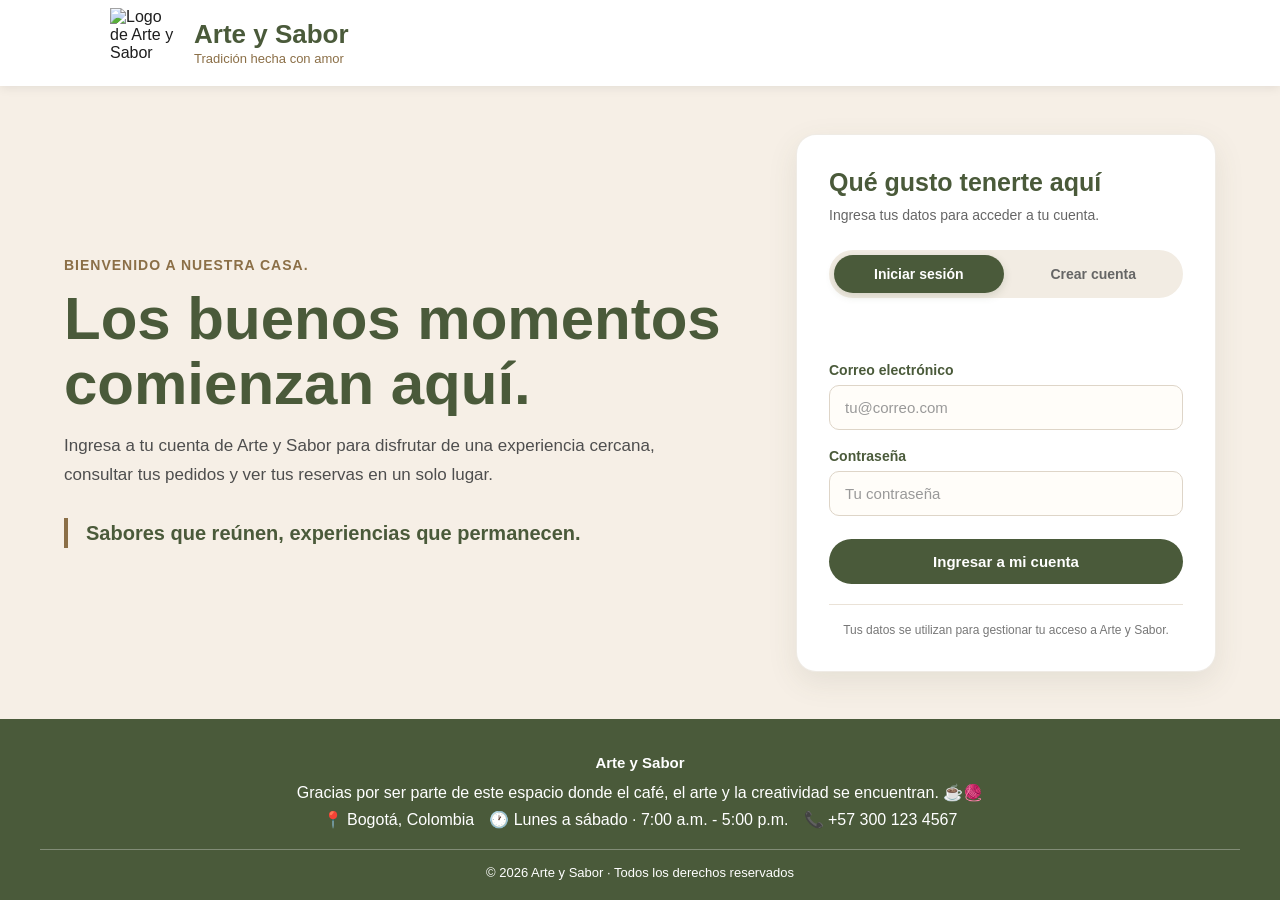
==== src/main/resources/static/index.html @ 71041f32 "Completar servicio de registro e inicio de sesión" ====
<!DOCTYPE html>
<html lang="es">
<head>
    <meta charset="UTF-8">
    <meta http-equiv="X-UA-Compatible" content="IE=edge">
    <meta name="viewport" content="width=device-width, initial-scale=1.0">

    <title>Arte y Sabor | Mi cuenta</title>

    <link rel="stylesheet" href="../proyecto_base/inicio/estilos.css">
    <link rel="stylesheet" href="estilos.css">
    <link rel="icon" type="image/png" href="/Imagenes/Icono.png">
</head>

<body>

    <header>
        <div class="marca">

            <!-- Logo de Arte y Sabor -->
            <div class="logo-enlace">
                <img src="/Imagenes/Icono.png" alt="Logo de Arte y Sabor">
            </div>


            <div class="marca-texto">
                <strong>Arte y Sabor</strong>
                <span>Tradición hecha con amor</span>
            </div>
        </div>
    </header>


    <main>

        <section class="presentacion">

            <div class="sobrelinea">
                Bienvenido a nuestra casa.
            </div>

            <h1>
                Los buenos momentos comienzan aquí.
            </h1>

            <p>
                Ingresa a tu cuenta de Arte y Sabor para disfrutar de una
                experiencia cercana, consultar tus pedidos y ver tus
                reservas en un solo lugar.
            </p>

            <div class="detalle">
                Sabores que reúnen, experiencias que permanecen.
            </div>

        </section>


        <section class="panel">

            <h2 id="titulo-formulario">
                Qué gusto tenerte aquí
            </h2>

            <p class="subtitulo" id="subtitulo-formulario">
                Ingresa tus datos para acceder a tu cuenta.
            </p>


            <div class="pestanas">

                <button
                    class="pestana activa"
                    id="pestana-login"
                    type="button"
                    aria-selected="true">
                    Iniciar sesión
                </button>

                <button
                    class="pestana"
                    id="pestana-registro"
                    type="button"
                    aria-selected="false">
                    Crear cuenta
                </button>

            </div>


            <div
                id="mensaje"
                class="mensaje"
                role="status"
                aria-live="polite">
            </div>


            <!-- LOGIN -->
            <form id="formulario-login">

                <div class="campo">
                    <label for="login-correo">
                        Correo electrónico
                    </label>

                    <input
                        id="login-correo"
                        type="email"
                        name="correo"
                        placeholder="tu@correo.com"
                        autocomplete="email"
                        required
                        maxlength="150">
                </div>


                <div class="campo">
                    <label for="login-contrasena">
                        Contraseña
                    </label>

                    <input
                        id="login-contrasena"
                        type="password"
                        name="contrasena"
                        placeholder="Tu contraseña"
                        autocomplete="current-password"
                        required>
                </div>


                <button
                    class="boton"
                    type="submit"
                    id="boton-login">
                    Ingresar a mi cuenta
                </button>

            </form>


            <!-- REGISTRO -->
            <form id="formulario-registro" class="oculto">

                <div class="campo">
    <label for="registro-nombre">
        Nombre completo
    </label>

    <input
        id="registro-nombre"
        type="text"
        name="nombre"
        placeholder="Escribe tu nombre"
        autocomplete="name"
        required
        minlength="2"
        maxlength="100"
        pattern="[A-Za-zÁÉÍÓÚÜÑáéíóúüñ]+([ '-][A-Za-zÁÉÍÓÚÜÑáéíóúüñ]+)*"
        title="Usa letras, espacios, guiones o apóstrofes, sin números."
        oninput="this.value = this.value.replace(/[0-9]/g, '')">
</div>


                <div class="campo">
                    <label for="registro-correo">
                        Correo electrónico
                    </label>

                    <input
                        id="registro-correo"
                        type="email"
                        name="correo"
                        placeholder="tu@correo.com"
                        autocomplete="email"
                        required
                        maxlength="150">
                </div>


                <div class="campo">
                    <label for="registro-contrasena">
                        Crear contraseña
                    </label>

                    <input
                        id="registro-contrasena"
                        type="password"
                        name="contrasena"
                        placeholder="Mínimo 8 caracteres"
                        autocomplete="new-password"
                        required
                        minlength="8"
                        maxlength="72">

                    <p class="ayuda">
                        Usa al menos 8 caracteres. Tu cuenta se registrará
                        como cliente.
                    </p>
                </div>


                <button
                    class="boton"
                    type="submit"
                    id="boton-registro">
                    Crear mi cuenta
                </button>

            </form>


            <div class="nota">
                Tus datos se utilizan para gestionar tu acceso a Arte y Sabor.
            </div>

        </section>

    </main>


    <!-- FOOTER -->
<footer>
    <h3>Arte y Sabor</h3>

    <p class="mensaje-footer">
        Gracias por ser parte de este espacio donde el café,
        el arte y la creatividad se encuentran. ☕🧶
    </p>
    <div class="datos-footer">
        <p>📍 Bogotá, Colombia</p>
        <p>🕐 Lunes a sábado · 7:00 a.m. - 5:00 p.m.</p>
        <p>📞 +57 300 123 4567</p>
    </div>

    <p class="copyright">
        © 2026 Arte y Sabor · Todos los derechos reservados
    </p>
</footer>


    <script src="index.js" type="module"></script>

</body>
</html>
---- src/main/resources/static/estilos.css ----
/* =========================================
   MI CUENTA - ARTE Y SABOR
   ========================================= */

:root {
    --verde: #4A5A3A;
    --verde-claro: #60734D;
    --crema: #F6EFE6;
    --blanco: #FFFFFF;
    --cafe: #8B6F47;
    --cafe-hover: #8B5E3C;
    --texto: #1E1E1E;
    --borde: #DED5C8;
    --error: #A53E35;
    --exito: #356647;
}
.logo-enlace {
    width: 70px;
    height: 70px;

    display: flex;
    align-items: center;
    justify-content: center;

    text-decoration: none;

    transition: transform 0.3s ease;
}

.logo-enlace img {
    width: 100%;
    height: 100%;
    object-fit: contain;

    transition: transform 0.3s ease;
}

.logo-enlace:hover img {
    transform: scale(1.1);
}

.logo-enlace:focus-visible {
    outline: 3px solid rgba(139, 111, 71, 0.3);
    outline-offset: 4px;
    border-radius: 50%;
}

/* =========================================
   RESET
   ========================================= */

* {
    margin: 0;
    padding: 0;
    box-sizing: border-box;
}


/* =========================================
   BODY
   ========================================= */

body {
    min-height: 100vh;
    display: flex;
    flex-direction: column;

    font-family: 'Quicksand', sans-serif;
    background: var(--crema);
    color: var(--texto);
}


/* =========================================
   HEADER
   ========================================= */

header {
    width: 100%;
    min-height: 86px;

    display: flex;
    align-items: center;
    justify-content: space-between;

    padding: 8px 110px;

    background: var(--blanco);
    box-shadow: 0 2px 10px rgba(0, 0, 0, 0.08);
}


/* Marca */

.marca {
    display: flex;
    align-items: center;
    gap: 14px;
}


/* Espacio para el logo */

.logo-espacio {
    width: 70px;
    height: 70px;

    display: flex;
    align-items: center;
    justify-content: center;

    border: 2px dashed var(--borde);
    border-radius: 50%;

    color: var(--verde-claro);
    font-size: 11px;
    font-weight: 600;

    background: #FAF7F2;
}


/*
   Cuando coloques el logo real puedes reemplazar
   el contenido del espacio por una imagen.
*/

.logo-espacio img {
    width: 100%;
    height: 100%;
    object-fit: contain;
    border-radius: 50%;
}


/* Texto de la marca */

.marca-texto {
    display: flex;
    flex-direction: column;
    gap: 2px;
}

.marca-texto strong {
    color: var(--verde);
    font-size: 26px;
    line-height: 1.1;
}

.marca-texto span {
    color: var(--cafe);
    font-size: 13px;
}


/* Etiqueta derecha */

.etiqueta {
    color: var(--verde);
    font-size: 15px;
    font-weight: 600;

    padding: 10px 20px;

    border: 1px solid var(--borde);
    border-radius: 40px;

    background: #FAF7F2;
}


/* =========================================
   CONTENIDO PRINCIPAL
   ========================================= */

main {
    width: min(1180px, 90%);
    margin: 0 auto;

    flex: 1;

    display: grid;
    grid-template-columns: minmax(0, 1fr) 420px;
    align-items: center;
    gap: 70px;

    padding: 30px 0;
}


/* =========================================
   PRESENTACIÓN
   ========================================= */

.presentacion {
    max-width: 950px;
}

.sobrelinea {
    margin-bottom: 14px;

    color: var(--cafe);
    font-size: 14px;
    font-weight: 700;

    text-transform: uppercase;
    letter-spacing: 1px;
}


.presentacion h1 {
    margin-bottom: 15px;

    color: var(--verde);

    font-size: clamp(38px, 5vw, 60px);
    line-height: 1.08;
    font-weight: 700;
}


.presentacion p {
    max-width: 620px;

    margin-bottom: 28px;

    color: #4E4E4E;

    font-size: 17px;
    line-height: 1.7;
}


.detalle {
    display: inline-block;

    padding-left: 18px;

    border-left: 4px solid var(--cafe);

    color: var(--verde);

    font-size: 20px;
    font-weight: 600;
    line-height: 1.5;
}


/* =========================================
   PANEL DE CUENTA
   ========================================= */

.panel {
    width: 100%;

    padding: 32px;

    background: var(--blanco);

    border: 1px solid rgba(139, 111, 71, 0.14);
    border-radius: 20px;

    box-shadow: 0 10px 30px rgba(74, 90, 58, 0.10);
}


.panel h2 {
    margin-bottom: 8px;

    color: var(--verde);

    font-size: 25px;
    line-height: 1.2;
}


.subtitulo {
    margin-bottom: 24px;

    color: #666;

    font-size: 14px;
    line-height: 1.5;
}


/* =========================================
   PESTAÑAS
   ========================================= */

.pestanas {
    display: grid;
    grid-template-columns: 1fr 1fr;

    gap: 5px;

    margin-bottom: 24px;

    padding: 5px;

    background: #F2ECE3;
    border-radius: 40px;
}


.pestana {
    border: none;

    padding: 11px 14px;

    background: transparent;
    color: #666;

    border-radius: 35px;

    cursor: pointer;

    font-family: inherit;
    font-size: 14px;
    font-weight: 600;

    transition:
        background 0.3s ease,
        color 0.3s ease,
        transform 0.2s ease;
}


.pestana:hover {
    color: var(--verde);
}


.pestana.activa {
    background: var(--verde);
    color: var(--blanco);

    box-shadow: 0 3px 8px rgba(74, 90, 58, 0.18);
}


.pestana:focus-visible {
    outline: 3px solid rgba(139, 111, 71, 0.25);
    outline-offset: 2px;
}


/* =========================================
   MENSAJES
   ========================================= */

.mensaje {
    min-height: 0;

    margin-bottom: 0;

    border-radius: 10px;

    font-size: 13px;
    line-height: 1.5;
}


.mensaje:not(:empty) {
    margin-bottom: 18px;
    padding: 11px 13px;
}


.mensaje.exito {
    background: #EDF5EE;
    border: 1px solid #C9DDCD;
    color: var(--exito);
}


.mensaje.error {
    background: #FAECEA;
    border: 1px solid #E7C4C0;
    color: var(--error);
}


/* =========================================
   FORMULARIOS
   ========================================= */

form {
    width: 100%;
}


.campo {
    margin-bottom: 18px;
}


.campo label {
    display: block;

    margin-bottom: 7px;

    color: var(--verde);

    font-size: 14px;
    font-weight: 700;
}


.campo input {
    width: 100%;

    padding: 13px 15px;

    border: 1px solid var(--borde);
    border-radius: 10px;

    background: #FFFDF9;
    color: var(--texto);

    font-family: inherit;
    font-size: 15px;

    transition:
        border-color 0.3s ease,
        box-shadow 0.3s ease,
        background 0.3s ease;
}


.campo input::placeholder {
    color: #999;
}


.campo input:focus {
    outline: none;

    border-color: var(--verde);

    background: var(--blanco);

    box-shadow: 0 0 0 3px rgba(74, 90, 58, 0.10);
}


.campo input:invalid:not(:placeholder-shown) {
    border-color: #C8A19C;
}


/* Ayuda de contraseña */

.ayuda {
    margin-top: 6px;

    color: #777;

    font-size: 12px;
    line-height: 1.45;
}


/* =========================================
   BOTÓN
   ========================================= */

.boton {
    width: 100%;

    margin-top: 5px;

    padding: 14px 22px;

    border: none;
    border-radius: 40px;

    background: var(--verde);
    color: var(--blanco);

    cursor: pointer;

    font-family: inherit;
    font-size: 15px;
    font-weight: 700;

    transition:
        background 0.3s ease,
        transform 0.2s ease,
        box-shadow 0.3s ease;
}


.boton:hover {
    background: var(--cafe-hover);

    box-shadow: 0 5px 14px rgba(139, 94, 60, 0.20);

    transform: translateY(-1px);
}


.boton:active {
    transform: translateY(0);
}


.boton:focus-visible {
    outline: 3px solid rgba(139, 111, 71, 0.25);
    outline-offset: 3px;
}


.boton:disabled {
    opacity: 0.65;
    cursor: wait;
    transform: none;
    box-shadow: none;
}


/* =========================================
   NOTA
   ========================================= */

.nota {
    margin-top: 20px;
    padding-top: 16px;

    border-top: 1px solid #EAE2D7;

    color: #777;

    font-size: 12px;
    line-height: 1.5;

    text-align: center;
}


/* Ocultar formularios */

.oculto {
    display: none !important;
}


/* FOOTER */

footer {
    background: #4A5A3A;
    color: white;
    text-align: center;
    padding: 35px 40px 20px;
}

footer h3 {
    margin-bottom: 10px;
    font-size: 15px;
}

.mensaje-footer {
    max-width: 900px;
    margin: 0 auto 5px;
    line-height: 1.5;
}

.datos-footer {
    display: flex;
    justify-content: center;
    gap: 15px;
    flex-wrap: wrap;
    margin-bottom: 20px;
}

.datos-footer p {
    margin: 0;
}

.copyright {
    border-top: 1px solid rgba(255, 255, 255, 0.3);
    padding-top: 15px;
    margin: 0;
    font-size: 13px;
}

/* =========================================
   TABLET
   ========================================= */

@media (max-width: 1024px) {

    header {
        padding: 8px 40px;
    }

    main {
        gap: 45px;
    }

    .presentacion h1 {
        font-size: 48px;
    }
}


/* =========================================
   TABLET PEQUEÑA
   ========================================= */

@media (max-width: 900px) {

    main {
        grid-template-columns: 1fr;
        gap: 40px;

        padding: 50px 0;
    }

    .presentacion {
        max-width: 700px;
        margin: 0 auto;

        text-align: center;
    }

    .presentacion p {
        margin-left: auto;
        margin-right: auto;
    }

    .detalle {
        text-align: left;
    }

    .panel {
        max-width: 500px;
        margin: 0 auto;
    }
}


/* =========================================
   MÓVIL
   ========================================= */

@media (max-width: 768px) {

    header {
        flex-direction: column;
        gap: 15px;

        padding: 15px 25px;
    }

    .marca {
        width: 100%;
        justify-content: center;
    }

    .etiqueta {
        font-size: 13px;
    }

    main {
        width: min(92%, 560px);

        padding: 40px 0;
    }

    .presentacion h1 {
        font-size: 40px;
    }

    .presentacion p {
        font-size: 16px;
    }

    footer {
        padding: 30px 20px 20px;
    }
}


/* =========================================
   MÓVIL PEQUEÑO
   ========================================= */

@media (max-width: 480px) {

    .logo-espacio {
        width: 60px;
        height: 60px;
    }

    .marca-texto strong {
        font-size: 22px;
    }

    .marca-texto span {
        font-size: 11px;
    }

    .etiqueta {
        padding: 8px 15px;
    }

    .presentacion h1 {
        font-size: 34px;
    }

    .presentacion p {
        font-size: 15px;
    }

    .panel {
        padding: 24px 20px;

        border-radius: 17px;
    }

    .panel h2 {
        font-size: 22px;
    }

    .pestana {
        padding: 10px 8px;
        font-size: 13px;
    }

    .copyright {
        font-size: 11px;
    }
}


/* =========================================
   REDUCIR ANIMACIONES
   ========================================= */

@media (prefers-reduced-motion: reduce) {

    *,
    *::before,
    *::after {
        scroll-behavior: auto !important;
        transition-duration: 0.01ms !important;
    }
}
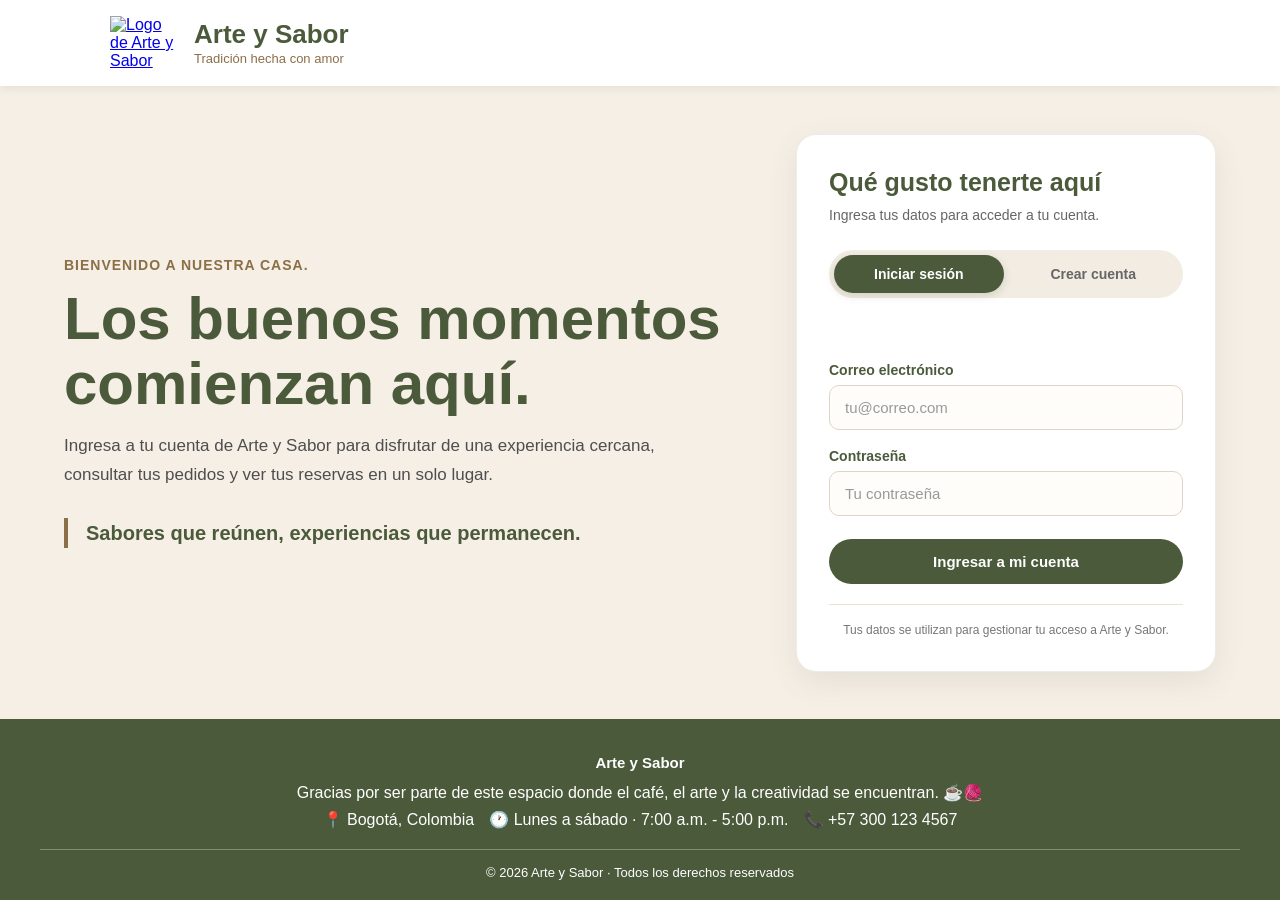
==== commit b09c22fd: "Completar paneles y autenticación por roles" ====
--- a/src/main/resources/static/index.html
+++ b/src/main/resources/static/index.html
@@ -19,7 +19,9 @@
 
             <!-- Logo de Arte y Sabor -->
             <div class="logo-enlace">
-                <img src="/Imagenes/Icono.png" alt="Logo de Arte y Sabor">
+                <a href="http://127.0.0.1:5500/Proyecto_base/inicio/inicio.html">
+                    <img src="/Imagenes/Icono.png" alt="Logo de Arte y Sabor">
+                </a>
             </div>
 
 
